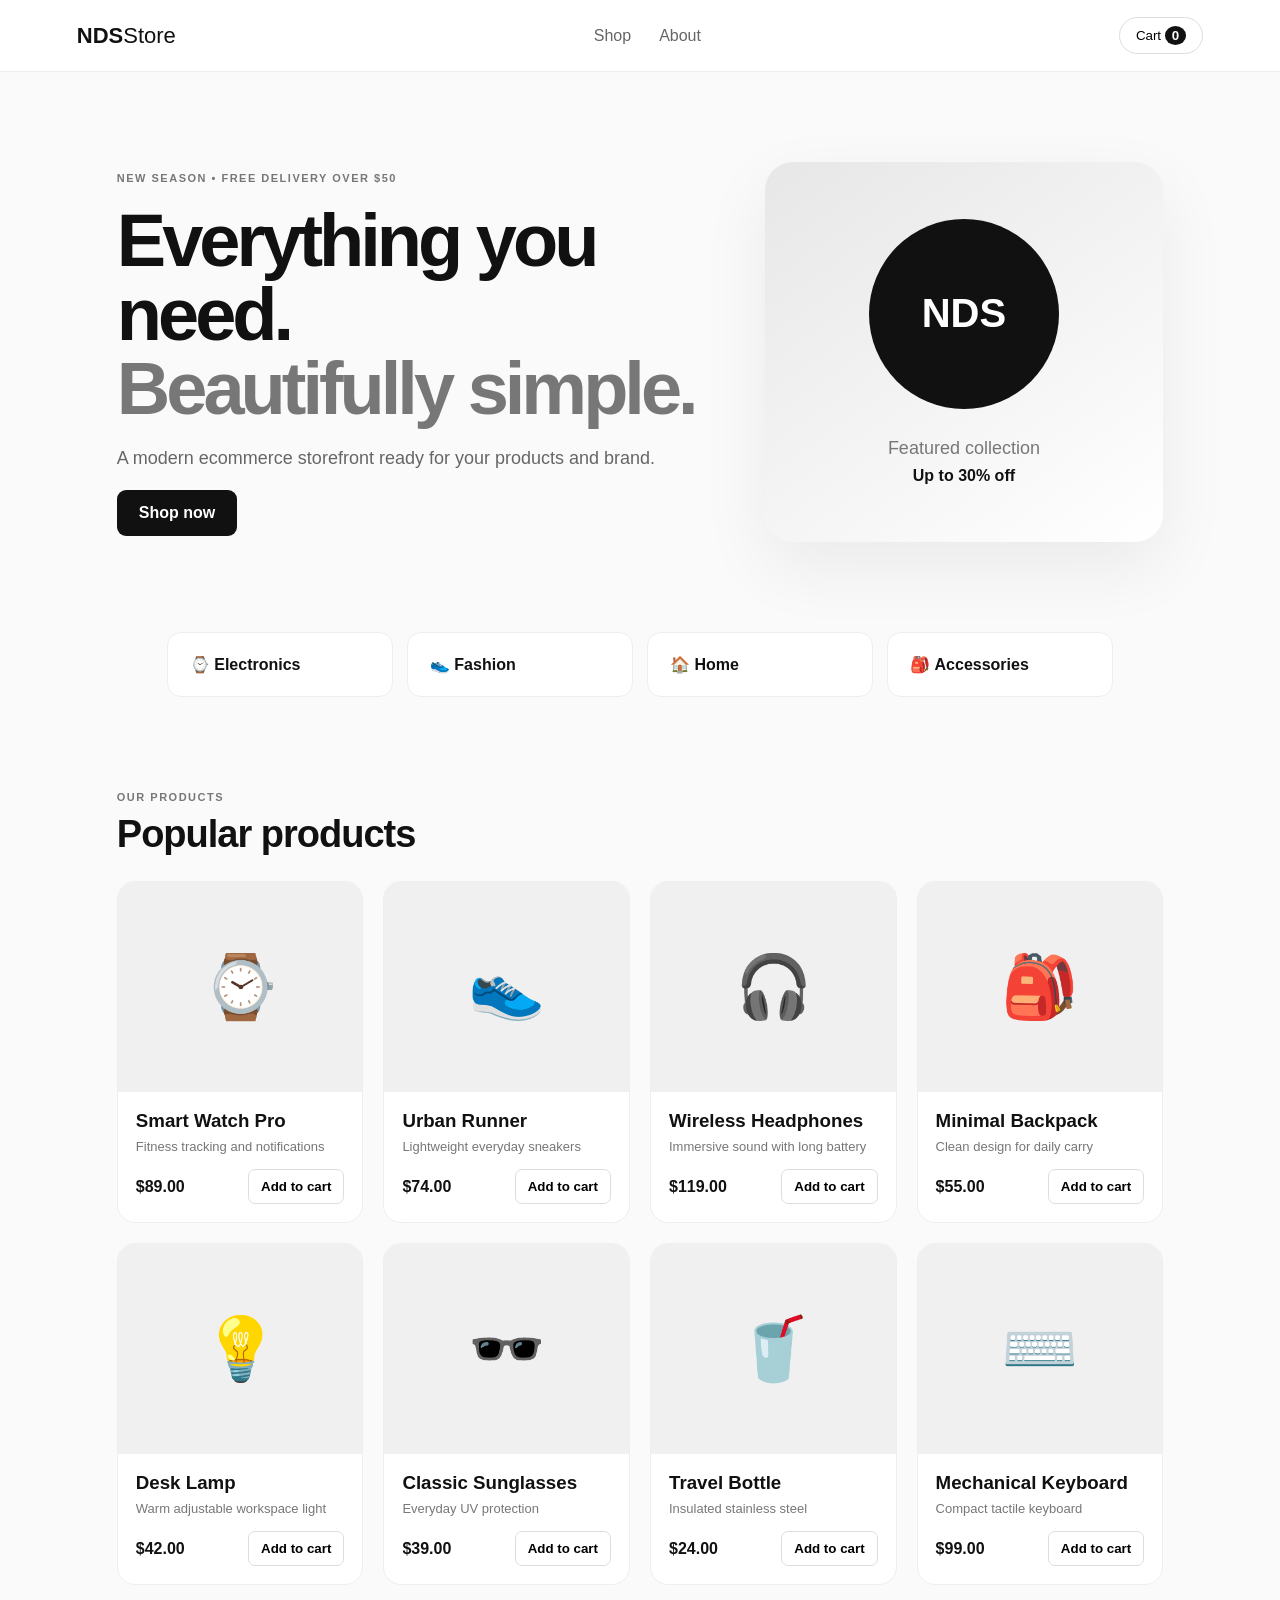
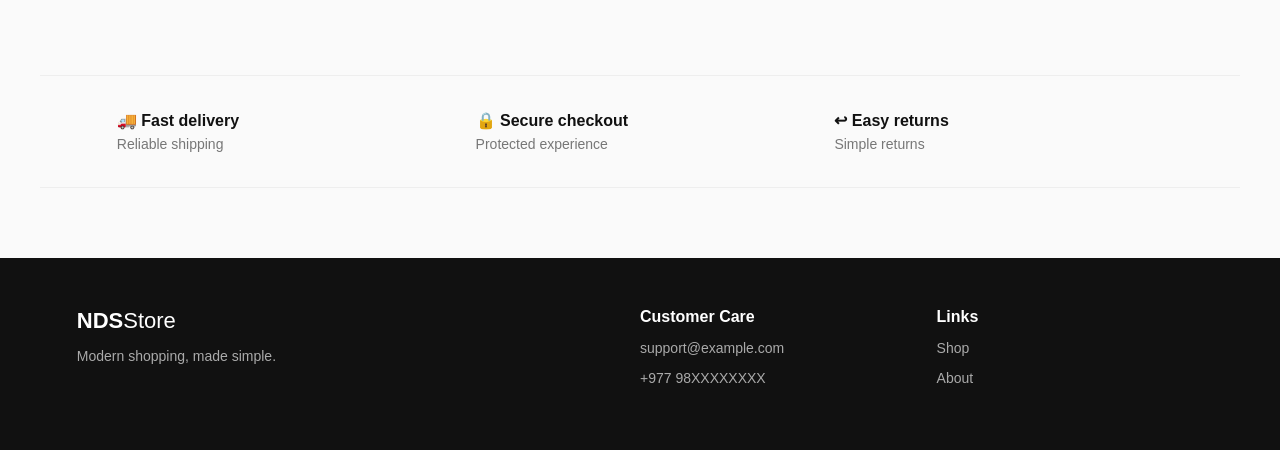
==== index.html @ 409ed6d0 "added" ====
<!doctype html><html><head><meta charset="utf-8"><meta name="viewport" content="width=device-width,initial-scale=1"><title>NDS Store</title><link rel="stylesheet" href="style.css"></head><body>
<header><a class="logo" href="#">NDS<span>Store</span></a><nav><a href="#shop">Shop</a><a href="#about">About</a></nav><button id="cartBtn">Cart <b id="count">0</b></button></header>
<main><section class="hero"><div><small>NEW SEASON • FREE DELIVERY OVER $50</small><h1>Everything you need.<br><span>Beautifully simple.</span></h1><p>A modern ecommerce storefront ready for your products and brand.</p><a class="primary" href="#shop">Shop now</a></div><div class="feature"><div>NDS</div><p>Featured collection</p><b>Up to 30% off</b></div></section>
<section class="cats"><div>⌚ <b>Electronics</b></div><div>👟 <b>Fashion</b></div><div>🏠 <b>Home</b></div><div>🎒 <b>Accessories</b></div></section>
<section id="shop" class="shop"><small>OUR PRODUCTS</small><h2>Popular products</h2><div id="products" class="products"></div></section>
<section id="about" class="trust"><div><b>🚚 Fast delivery</b><span>Reliable shipping</span></div><div><b>🔒 Secure checkout</b><span>Protected experience</span></div><div><b>↩ Easy returns</b><span>Simple returns</span></div></section></main>
<footer><div><b class="logo">NDS<span>Store</span></b><p>Modern shopping, made simple.</p></div><div><b>Customer Care</b><p>support@example.com</p><p>+977 98XXXXXXXX</p></div><div><b>Links</b><p>Shop</p><p>About</p></div></footer>
<div id="shade"></div><aside id="cart"><div class="carthead"><h2>Your cart</h2><button id="close">×</button></div><div id="items"></div><div class="bottom"><div><span>Subtotal</span><b id="total">$0.00</b></div><button class="primary full" id="checkout">Checkout</button></div></aside><script src="script.js"></script></body></html>
---- style.css ----
*{box-sizing:border-box}html{scroll-behavior:smooth}body{margin:0;background:#fafafa;color:#111;font-family:Inter,Arial,sans-serif}a{text-decoration:none;color:inherit}header{height:72px;background:#fff;border-bottom:1px solid #eee;display:flex;align-items:center;justify-content:space-between;padding:0 6%;position:sticky;top:0;z-index:5}.logo{font-size:22px;font-weight:900}.logo span{font-weight:400}nav{display:flex;gap:28px;color:#666}header button{border:1px solid #ddd;background:white;padding:10px 16px;border-radius:20px}header button b{background:#111;color:#fff;border-radius:50%;padding:2px 7px}.hero{max-width:1200px;margin:auto;padding:90px 6%;display:grid;grid-template-columns:1.2fr .8fr;gap:50px;align-items:center}.hero small,.shop>small{font-size:11px;font-weight:800;letter-spacing:1.5px;color:#777}.hero h1{font-size:clamp(42px,6vw,74px);line-height:1;letter-spacing:-4px;margin:18px 0}.hero h1 span{color:#777}.hero p{font-size:18px;color:#666;line-height:1.6}.primary{display:inline-block;background:#111;color:#fff;border:0;border-radius:9px;padding:14px 22px;font-weight:700;cursor:pointer}.feature{height:380px;border-radius:28px;background:linear-gradient(145deg,#e7e7e7,#fff);display:grid;place-items:center;align-content:center;box-shadow:0 25px 70px #0001}.feature div{width:190px;height:190px;border-radius:50%;background:#111;color:#fff;display:grid;place-items:center;font-size:40px;font-weight:900}.feature p{margin:25px 0 5px;color:#777}.cats{max-width:1100px;margin:0 auto 70px;padding:0 6%;display:grid;grid-template-columns:repeat(4,1fr);gap:14px}.cats div{background:#fff;border:1px solid #eee;border-radius:14px;padding:22px}.shop{max-width:1200px;margin:auto;padding:20px 6% 90px}.shop h2{font-size:38px;letter-spacing:-1px;margin:8px 0 25px}.products{display:grid;grid-template-columns:repeat(4,1fr);gap:20px}.product{background:#fff;border:1px solid #eee;border-radius:18px;overflow:hidden}.pic{height:210px;background:#f0f0f0;display:grid;place-items:center;font-size:62px}.info{padding:18px}.info h3{margin:0 0 7px}.info p{color:#777;font-size:13px;margin:0 0 15px}.row{display:flex;justify-content:space-between;align-items:center}.add{background:white;border:1px solid #ddd;border-radius:7px;padding:9px 12px;cursor:pointer;font-weight:700}.trust{max-width:1200px;margin:auto;padding:35px 6%;border-top:1px solid #eee;border-bottom:1px solid #eee;display:grid;grid-template-columns:repeat(3,1fr);gap:30px}.trust div{display:grid;gap:6px}.trust span{color:#777;font-size:14px}footer{background:#111;color:#fff;padding:50px 6%;display:grid;grid-template-columns:2fr 1fr 1fr;gap:30px;margin-top:70px}footer p{color:#aaa;font-size:14px}#shade{display:none;position:fixed;inset:0;background:#0008;z-index:10}#cart{position:fixed;right:-430px;top:0;height:100vh;width:min(430px,100%);background:white;z-index:20;padding:25px;display:flex;flex-direction:column;transition:.25s}#cart.open{right:0}#shade.open{display:block}.carthead{display:flex;justify-content:space-between;border-bottom:1px solid #eee}.carthead button{border:0;background:none;font-size:30px}.item{display:grid;grid-template-columns:55px 1fr auto;gap:12px;padding:15px 0;border-bottom:1px solid #eee}.thumb{background:#eee;width:55px;height:55px;display:grid;place-items:center;border-radius:8px}.qty button{border:1px solid #ddd;background:white}.bottom{margin-top:auto;border-top:1px solid #eee;padding-top:20px}.bottom>div{display:flex;justify-content:space-between;margin-bottom:12px}.full{width:100%;text-align:center}.empty{text-align:center;color:#777;padding:60px 0}@media(max-width:800px){nav{display:none}.hero{grid-template-columns:1fr;padding-top:55px}.cats,.products{grid-template-columns:repeat(2,1fr)}.trust,footer{grid-template-columns:1fr}}@media(max-width:480px){.cats,.products{grid-template-columns:1fr}.hero h1{letter-spacing:-2px}}
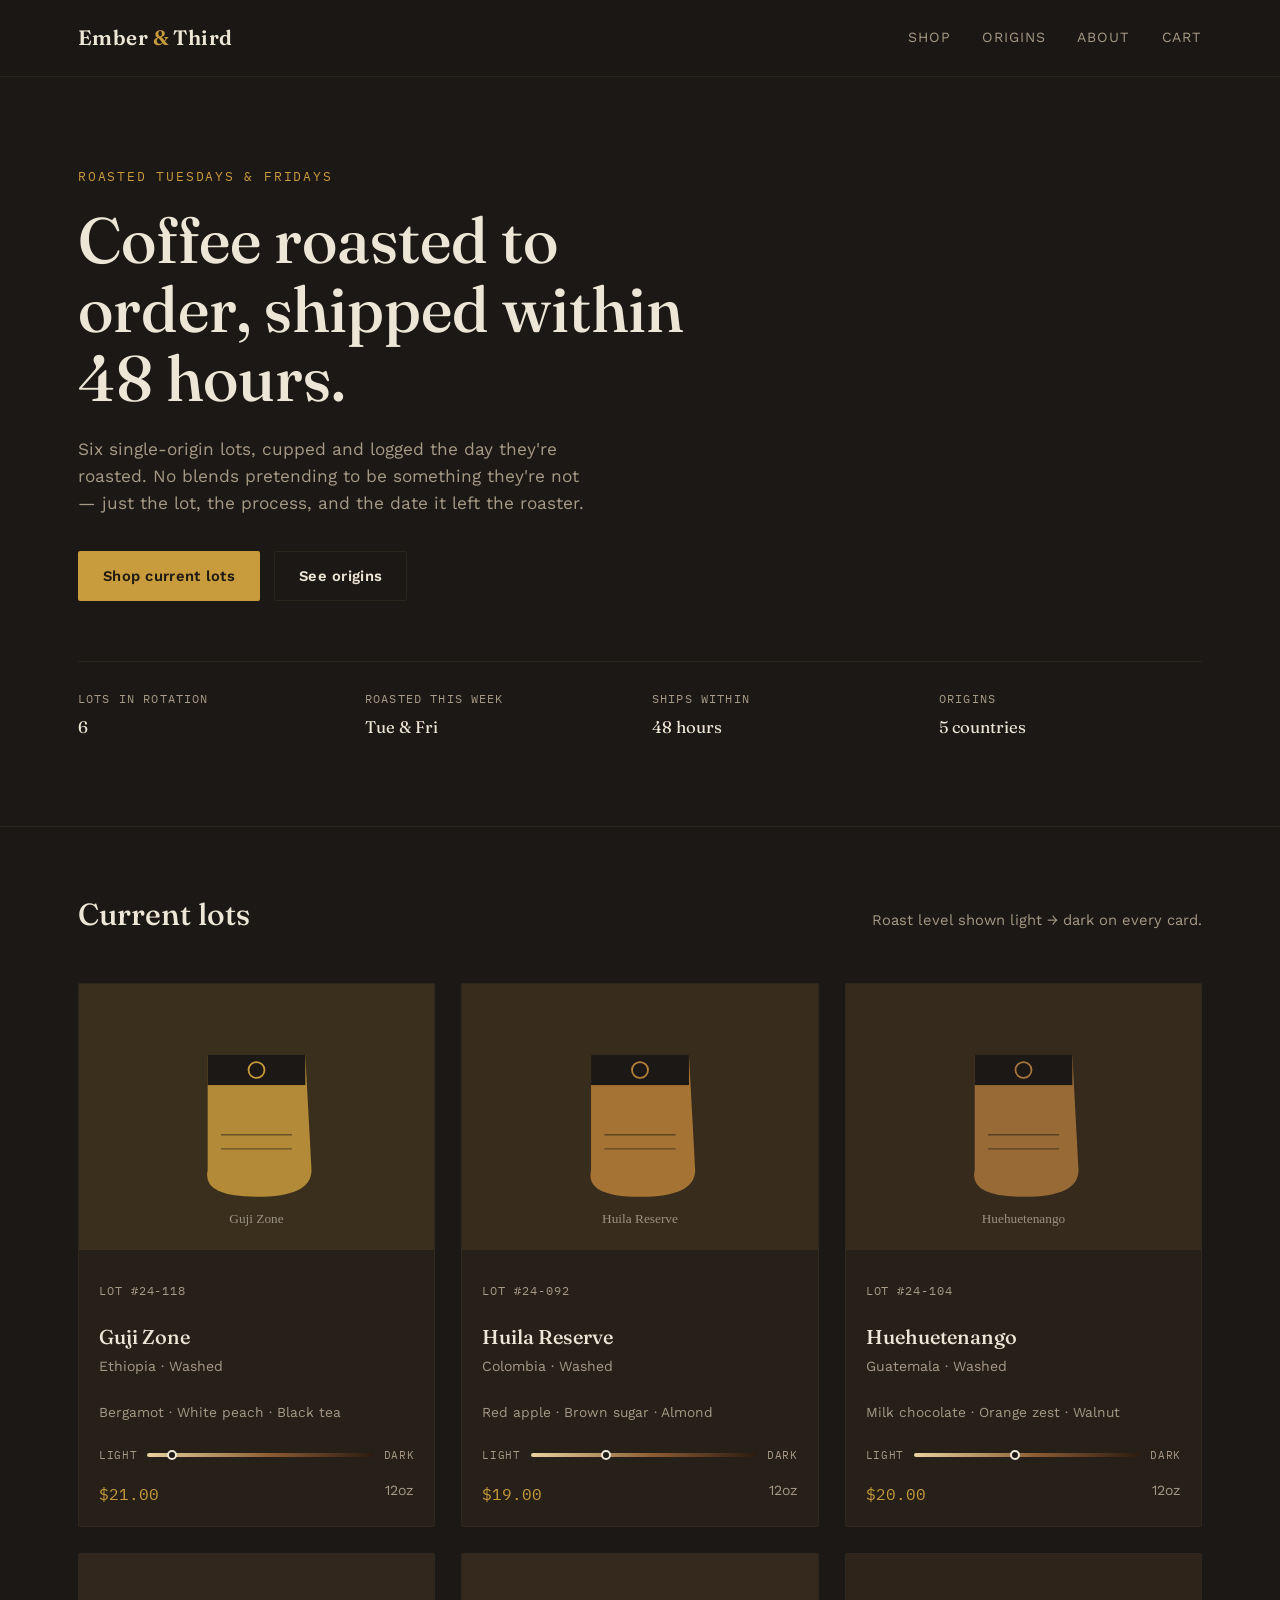
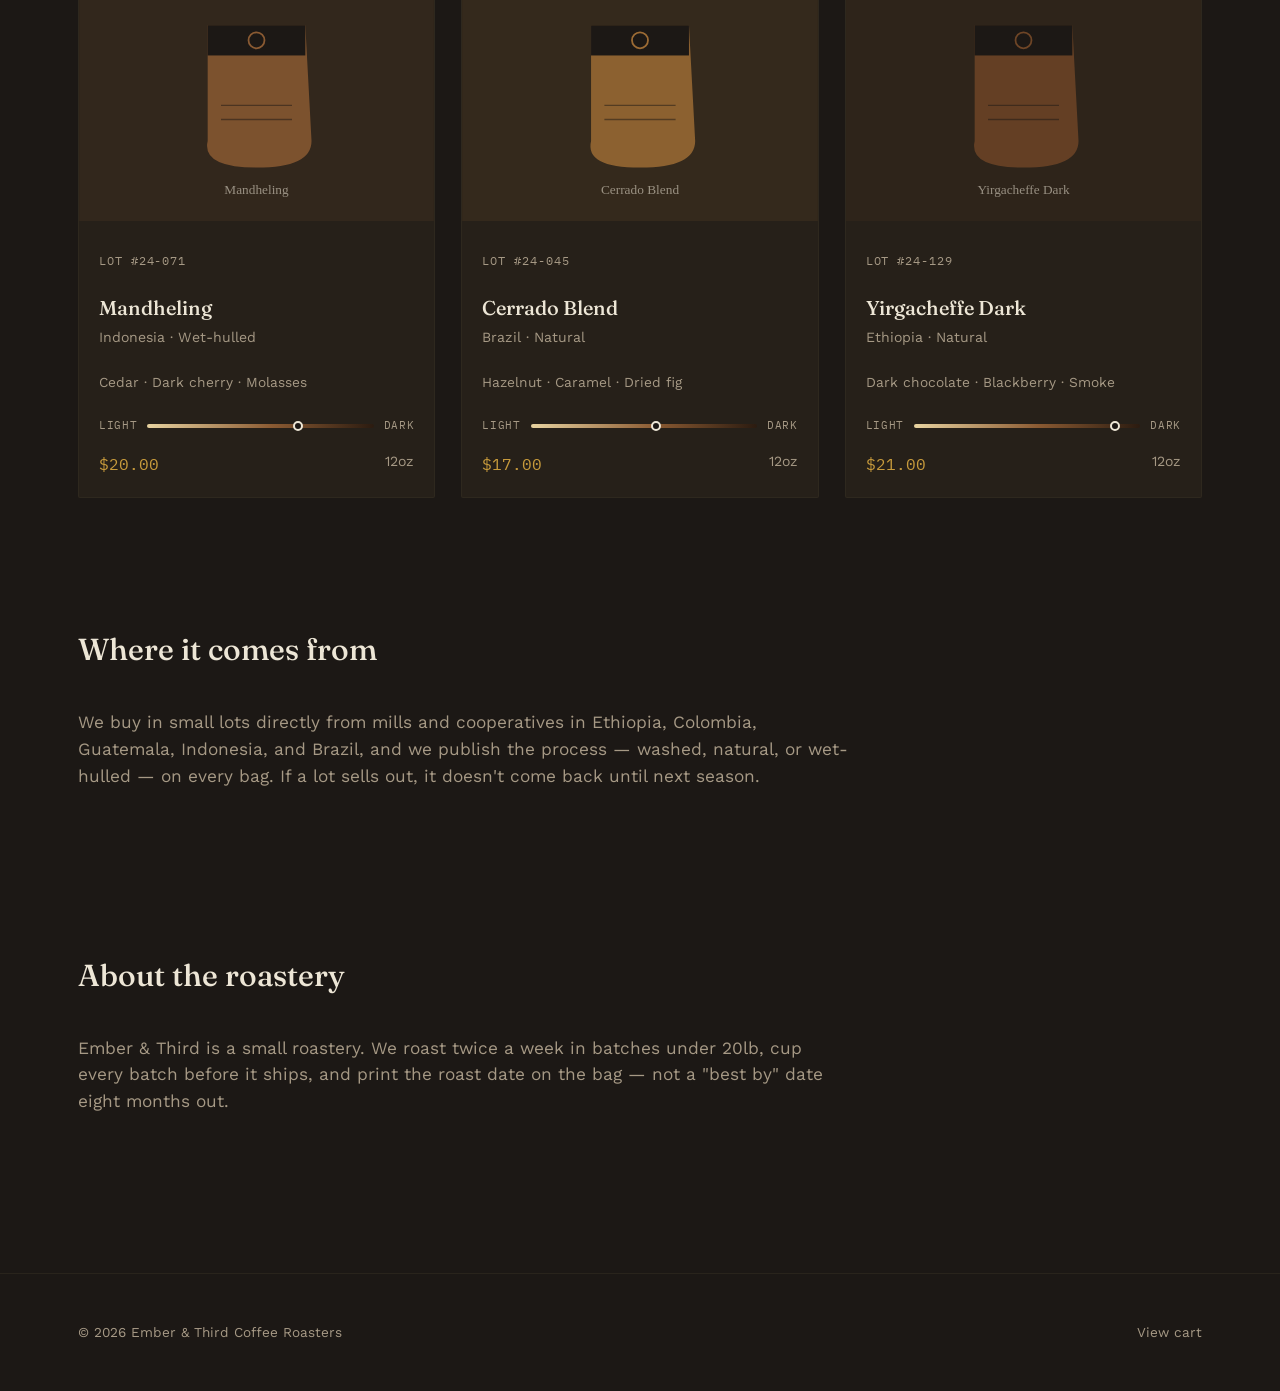
==== commit 14401fcd: "Added" ====
--- a/index.html
+++ b/index.html
@@ -1,8 +1,114 @@
-<!doctype html><html><head><meta charset="utf-8"><meta name="viewport" content="width=device-width,initial-scale=1"><title>NDS Store</title><link rel="stylesheet" href="style.css"></head><body>
-<header><a class="logo" href="#">NDS<span>Store</span></a><nav><a href="#shop">Shop</a><a href="#about">About</a></nav><button id="cartBtn">Cart <b id="count">0</b></button></header>
-<main><section class="hero"><div><small>NEW SEASON • FREE DELIVERY OVER $50</small><h1>Everything you need.<br><span>Beautifully simple.</span></h1><p>A modern ecommerce storefront ready for your products and brand.</p><a class="primary" href="#shop">Shop now</a></div><div class="feature"><div>NDS</div><p>Featured collection</p><b>Up to 30% off</b></div></section>
-<section class="cats"><div>⌚ <b>Electronics</b></div><div>👟 <b>Fashion</b></div><div>🏠 <b>Home</b></div><div>🎒 <b>Accessories</b></div></section>
-<section id="shop" class="shop"><small>OUR PRODUCTS</small><h2>Popular products</h2><div id="products" class="products"></div></section>
-<section id="about" class="trust"><div><b>🚚 Fast delivery</b><span>Reliable shipping</span></div><div><b>🔒 Secure checkout</b><span>Protected experience</span></div><div><b>↩ Easy returns</b><span>Simple returns</span></div></section></main>
-<footer><div><b class="logo">NDS<span>Store</span></b><p>Modern shopping, made simple.</p></div><div><b>Customer Care</b><p>support@example.com</p><p>+977 98XXXXXXXX</p></div><div><b>Links</b><p>Shop</p><p>About</p></div></footer>
-<div id="shade"></div><aside id="cart"><div class="carthead"><h2>Your cart</h2><button id="close">×</button></div><div id="items"></div><div class="bottom"><div><span>Subtotal</span><b id="total">$0.00</b></div><button class="primary full" id="checkout">Checkout</button></div></aside><script src="script.js"></script></body></html>+<!DOCTYPE html>
+<html lang="en">
+<head>
+  <meta charset="UTF-8" />
+  <meta name="viewport" content="width=device-width, initial-scale=1.0" />
+  <title>Ember &amp; Third — Small-Batch Coffee Roaster</title>
+  <meta name="description" content="Coffee roasted to order and shipped within 48 hours. Single-origin lots from Ethiopia, Colombia, Guatemala, Sumatra, and Brazil." />
+  <link rel="stylesheet" href="css/styles.css" />
+</head>
+<body>
+
+  <header class="site-header">
+    <div class="wrap">
+      <a href="index.html" class="logo">Ember <span>&amp;</span> Third</a>
+      <nav class="main-nav">
+        <a href="index.html#shop">Shop</a>
+        <a href="index.html#origins">Origins</a>
+        <a href="index.html#about">About</a>
+        <a href="cart.html" class="cart-link">
+          Cart
+          <span class="cart-badge" data-cart-count>0</span>
+        </a>
+      </nav>
+    </div>
+  </header>
+
+  <main>
+    <section class="hero">
+      <div class="wrap">
+        <p class="hero-eyebrow">Roasted Tuesdays &amp; Fridays</p>
+        <h1>Coffee roasted to order, shipped within 48 hours.</h1>
+        <p class="hero-sub">
+          Six single-origin lots, cupped and logged the day they're roasted.
+          No blends pretending to be something they're not — just the
+          lot, the process, and the date it left the roaster.
+        </p>
+        <div class="hero-actions">
+          <a href="#shop" class="btn btn-primary">Shop current lots</a>
+          <a href="#origins" class="btn btn-outline">See origins</a>
+        </div>
+
+        <dl class="cupping-strip">
+          <div>
+            <dt>Lots in rotation</dt>
+            <dd>6</dd>
+          </div>
+          <div>
+            <dt>Roasted this week</dt>
+            <dd>Tue &amp; Fri</dd>
+          </div>
+          <div>
+            <dt>Ships within</dt>
+            <dd>48 hours</dd>
+          </div>
+          <div>
+            <dt>Origins</dt>
+            <dd>5 countries</dd>
+          </div>
+        </dl>
+      </div>
+    </section>
+
+    <section class="section" id="shop">
+      <div class="wrap">
+        <div class="section-head">
+          <h2>Current lots</h2>
+          <p class="section-note">Roast level shown light → dark on every card.</p>
+        </div>
+        <div class="product-grid" id="product-grid">
+          <!-- populated by js/main.js -->
+        </div>
+      </div>
+    </section>
+
+    <section class="section" id="origins">
+      <div class="wrap">
+        <div class="section-head">
+          <h2>Where it comes from</h2>
+        </div>
+        <p class="hero-sub" style="max-width:70ch;">
+          We buy in small lots directly from mills and cooperatives in
+          Ethiopia, Colombia, Guatemala, Indonesia, and Brazil, and we
+          publish the process — washed, natural, or wet-hulled — on every
+          bag. If a lot sells out, it doesn't come back until next season.
+        </p>
+      </div>
+    </section>
+
+    <section class="section" id="about">
+      <div class="wrap">
+        <div class="section-head">
+          <h2>About the roastery</h2>
+        </div>
+        <p class="hero-sub" style="max-width:70ch;">
+          Ember &amp; Third is a small roastery. We roast twice a week in
+          batches under 20lb, cup every batch before it ships, and print
+          the roast date on the bag — not a "best by" date eight months out.
+        </p>
+      </div>
+    </section>
+  </main>
+
+  <footer class="site-footer">
+    <div class="wrap">
+      <span>© 2026 Ember &amp; Third Coffee Roasters</span>
+      <span><a href="cart.html">View cart</a></span>
+    </div>
+  </footer>
+
+  <script src="js/products.js"></script>
+  <script src="js/cart.js"></script>
+  <script src="js/main.js"></script>
+</body>
+</html>
--- a/css/styles.css
+++ b/css/styles.css
@@ -0,0 +1,748 @@
+@import url("https://fonts.googleapis.com/css2?family=Fraunces:ital,opsz,wght@0,9..144,400;0,9..144,600;1,9..144,500&family=Work+Sans:wght@400;500;600&family=IBM+Plex+Mono:wght@400;500&display=swap");
+
+/* ---------- Design tokens ---------- */
+:root {
+  --bg: #1c1815;
+  --surface: #262019;
+  --surface-raised: #2e271e;
+  --line: #3a322670;
+  --text: #ede6d6;
+  --text-muted: #a69985;
+  --gold: #c89b3c;
+  --sage: #7c8a68;
+  --danger: #b9633f;
+
+  --font-display: "Fraunces", serif;
+  --font-body: "Work Sans", sans-serif;
+  --font-mono: "IBM Plex Mono", monospace;
+
+  --radius: 2px;
+  --max-width: 1180px;
+}
+
+* {
+  box-sizing: border-box;
+}
+
+html {
+  scroll-behavior: smooth;
+}
+
+body {
+  margin: 0;
+  background: var(--bg);
+  color: var(--text);
+  font-family: var(--font-body);
+  font-size: 16px;
+  line-height: 1.55;
+  -webkit-font-smoothing: antialiased;
+}
+
+img {
+  max-width: 100%;
+  display: block;
+}
+
+a {
+  color: inherit;
+}
+
+.wrap {
+  max-width: var(--max-width);
+  margin: 0 auto;
+  padding: 0 28px;
+}
+
+/* ---------- Header ---------- */
+.site-header {
+  position: sticky;
+  top: 0;
+  z-index: 20;
+  background: rgba(28, 24, 21, 0.92);
+  backdrop-filter: blur(6px);
+  border-bottom: 1px solid var(--line);
+}
+
+.site-header .wrap {
+  display: flex;
+  align-items: center;
+  justify-content: space-between;
+  height: 76px;
+}
+
+.logo {
+  font-family: var(--font-display);
+  font-weight: 600;
+  font-size: 1.3rem;
+  letter-spacing: 0.02em;
+  text-decoration: none;
+  color: var(--text);
+}
+
+.logo span {
+  color: var(--gold);
+}
+
+.main-nav {
+  display: flex;
+  align-items: center;
+  gap: 32px;
+}
+
+.main-nav a {
+  text-decoration: none;
+  font-size: 0.88rem;
+  letter-spacing: 0.06em;
+  text-transform: uppercase;
+  color: var(--text-muted);
+  transition: color 0.15s ease;
+}
+
+.main-nav a:hover,
+.main-nav a:focus-visible {
+  color: var(--text);
+}
+
+.cart-link {
+  display: flex;
+  align-items: center;
+  gap: 8px;
+}
+
+.cart-badge {
+  display: inline-flex;
+  align-items: center;
+  justify-content: center;
+  min-width: 20px;
+  height: 20px;
+  padding: 0 5px;
+  border-radius: 999px;
+  background: var(--gold);
+  color: #201a12;
+  font-family: var(--font-mono);
+  font-size: 0.72rem;
+  font-weight: 500;
+}
+
+/* ---------- Buttons & forms ---------- */
+.btn {
+  display: inline-flex;
+  align-items: center;
+  justify-content: center;
+  gap: 8px;
+  padding: 13px 24px;
+  border-radius: var(--radius);
+  border: 1px solid transparent;
+  font-family: var(--font-body);
+  font-size: 0.92rem;
+  font-weight: 600;
+  letter-spacing: 0.02em;
+  cursor: pointer;
+  text-decoration: none;
+  transition: transform 0.12s ease, background 0.15s ease, border-color 0.15s ease;
+}
+
+.btn:active {
+  transform: translateY(1px);
+}
+
+.btn-primary {
+  background: var(--gold);
+  color: #201a12;
+}
+
+.btn-primary:hover {
+  background: #d8ab4c;
+}
+
+.btn-outline {
+  background: transparent;
+  border-color: var(--line);
+  color: var(--text);
+}
+
+.btn-outline:hover {
+  border-color: var(--gold);
+  color: var(--gold);
+}
+
+.btn-block {
+  width: 100%;
+}
+
+.btn:focus-visible,
+a:focus-visible,
+input:focus-visible,
+select:focus-visible {
+  outline: 2px solid var(--gold);
+  outline-offset: 2px;
+}
+
+label {
+  display: block;
+  font-size: 0.82rem;
+  letter-spacing: 0.03em;
+  text-transform: uppercase;
+  color: var(--text-muted);
+  margin-bottom: 6px;
+}
+
+input[type="text"],
+input[type="email"],
+input[type="tel"],
+select {
+  width: 100%;
+  padding: 12px 14px;
+  background: var(--surface);
+  border: 1px solid var(--line);
+  border-radius: var(--radius);
+  color: var(--text);
+  font-family: var(--font-body);
+  font-size: 0.95rem;
+}
+
+.field {
+  margin-bottom: 18px;
+}
+
+.field-row {
+  display: grid;
+  grid-template-columns: 1fr 1fr;
+  gap: 16px;
+}
+
+/* ---------- Hero ---------- */
+.hero {
+  border-bottom: 1px solid var(--line);
+  padding: 90px 0 70px;
+}
+
+.hero-eyebrow {
+  font-family: var(--font-mono);
+  font-size: 0.8rem;
+  letter-spacing: 0.14em;
+  text-transform: uppercase;
+  color: var(--gold);
+  margin: 0 0 18px;
+}
+
+.hero h1 {
+  font-family: var(--font-display);
+  font-weight: 500;
+  font-size: clamp(2.4rem, 5vw, 4rem);
+  line-height: 1.08;
+  margin: 0 0 24px;
+  max-width: 15ch;
+}
+
+.hero-sub {
+  color: var(--text-muted);
+  font-size: 1.08rem;
+  max-width: 46ch;
+  margin: 0 0 34px;
+}
+
+.hero-actions {
+  display: flex;
+  gap: 14px;
+  flex-wrap: wrap;
+}
+
+/* Cupping-sheet strip beneath the hero */
+.cupping-strip {
+  border-top: 1px solid var(--line);
+  margin-top: 60px;
+  padding-top: 28px;
+  display: grid;
+  grid-template-columns: repeat(4, 1fr);
+  gap: 24px;
+}
+
+.cupping-strip dt {
+  font-family: var(--font-mono);
+  font-size: 0.72rem;
+  letter-spacing: 0.1em;
+  text-transform: uppercase;
+  color: var(--text-muted);
+  margin-bottom: 6px;
+}
+
+.cupping-strip dd {
+  margin: 0;
+  font-family: var(--font-display);
+  font-size: 1.05rem;
+}
+
+/* ---------- Section headings ---------- */
+.section {
+  padding: 64px 0;
+}
+
+.section-head {
+  display: flex;
+  align-items: baseline;
+  justify-content: space-between;
+  margin-bottom: 36px;
+  flex-wrap: wrap;
+  gap: 12px;
+}
+
+.section-head h2 {
+  font-family: var(--font-display);
+  font-weight: 500;
+  font-size: 1.9rem;
+  margin: 0;
+}
+
+.section-head .section-note {
+  color: var(--text-muted);
+  font-size: 0.92rem;
+}
+
+/* ---------- Product grid & card ---------- */
+.product-grid {
+  display: grid;
+  grid-template-columns: repeat(3, 1fr);
+  gap: 26px;
+}
+
+.product-card {
+  background: var(--surface);
+  border: 1px solid var(--line);
+  border-radius: var(--radius);
+  overflow: hidden;
+  display: flex;
+  flex-direction: column;
+  text-decoration: none;
+  color: var(--text);
+  transition: border-color 0.15s ease, transform 0.15s ease;
+}
+
+.product-card:hover {
+  border-color: var(--gold);
+  transform: translateY(-2px);
+}
+
+.product-card .thumb {
+  aspect-ratio: 4 / 3;
+  background: var(--surface-raised);
+}
+
+.product-card .card-body {
+  padding: 20px;
+  display: flex;
+  flex-direction: column;
+  gap: 10px;
+  flex: 1;
+}
+
+.product-lot {
+  font-family: var(--font-mono);
+  font-size: 0.72rem;
+  letter-spacing: 0.08em;
+  color: var(--text-muted);
+}
+
+.product-card h3 {
+  font-family: var(--font-display);
+  font-weight: 500;
+  font-size: 1.25rem;
+  margin: 0;
+}
+
+.product-origin {
+  font-size: 0.88rem;
+  color: var(--text-muted);
+  margin: -6px 0 0;
+}
+
+.product-notes {
+  font-size: 0.86rem;
+  color: var(--text-muted);
+}
+
+.card-footer {
+  margin-top: auto;
+  display: flex;
+  align-items: center;
+  justify-content: space-between;
+  padding-top: 8px;
+}
+
+.price {
+  font-family: var(--font-mono);
+  font-size: 1rem;
+  color: var(--gold);
+}
+
+/* Roast gauge — signature component: a 1-10 scale from light to dark roast */
+.roast-gauge {
+  display: flex;
+  align-items: center;
+  gap: 10px;
+}
+
+.roast-gauge .track {
+  position: relative;
+  flex: 1;
+  height: 4px;
+  border-radius: 2px;
+  background: linear-gradient(90deg, #e8d3a0, #8a5a32 55%, #2b1b10);
+}
+
+.roast-gauge .track .marker {
+  position: absolute;
+  top: 50%;
+  width: 10px;
+  height: 10px;
+  border-radius: 50%;
+  background: var(--bg);
+  border: 2px solid var(--text);
+  transform: translate(-50%, -50%);
+}
+
+.roast-gauge .label {
+  font-family: var(--font-mono);
+  font-size: 0.68rem;
+  letter-spacing: 0.06em;
+  text-transform: uppercase;
+  color: var(--text-muted);
+  white-space: nowrap;
+}
+
+/* ---------- Product detail page ---------- */
+.product-detail {
+  display: grid;
+  grid-template-columns: 1fr 1fr;
+  gap: 56px;
+  padding: 56px 0 80px;
+}
+
+.product-detail .gallery img {
+  width: 100%;
+  border-radius: var(--radius);
+  border: 1px solid var(--line);
+}
+
+.pd-lot {
+  font-family: var(--font-mono);
+  font-size: 0.78rem;
+  letter-spacing: 0.1em;
+  color: var(--gold);
+  margin: 0 0 10px;
+}
+
+.pd-title {
+  font-family: var(--font-display);
+  font-weight: 500;
+  font-size: 2.4rem;
+  margin: 0 0 6px;
+}
+
+.pd-origin {
+  color: var(--text-muted);
+  margin: 0 0 22px;
+}
+
+.pd-price {
+  font-family: var(--font-mono);
+  font-size: 1.3rem;
+  color: var(--gold);
+  margin: 0 0 26px;
+}
+
+.pd-blurb {
+  color: var(--text);
+  margin: 0 0 28px;
+}
+
+.tasting-notes {
+  display: flex;
+  flex-wrap: wrap;
+  gap: 8px;
+  margin: 0 0 28px;
+  padding: 0;
+  list-style: none;
+}
+
+.tasting-notes li {
+  border: 1px solid var(--line);
+  padding: 6px 12px;
+  border-radius: 999px;
+  font-size: 0.82rem;
+  color: var(--text-muted);
+}
+
+.pd-gauge-block {
+  margin-bottom: 30px;
+  padding: 18px 20px;
+  background: var(--surface);
+  border: 1px solid var(--line);
+  border-radius: var(--radius);
+}
+
+.pd-gauge-block .roast-gauge {
+  margin-top: 10px;
+}
+
+.pd-facts {
+  display: grid;
+  grid-template-columns: repeat(3, 1fr);
+  gap: 18px;
+  margin-bottom: 30px;
+}
+
+.pd-facts div dt {
+  font-family: var(--font-mono);
+  font-size: 0.7rem;
+  letter-spacing: 0.08em;
+  text-transform: uppercase;
+  color: var(--text-muted);
+  margin-bottom: 4px;
+}
+
+.pd-facts div dd {
+  margin: 0;
+  font-size: 0.95rem;
+}
+
+.pd-purchase {
+  display: flex;
+  gap: 14px;
+  align-items: flex-end;
+  margin-bottom: 14px;
+}
+
+.pd-purchase .field {
+  margin-bottom: 0;
+  min-width: 160px;
+}
+
+.qty-input {
+  width: 76px;
+}
+
+/* ---------- Cart page ---------- */
+.cart-table {
+  width: 100%;
+  border-collapse: collapse;
+  margin-bottom: 32px;
+}
+
+.cart-table th {
+  text-align: left;
+  font-family: var(--font-mono);
+  font-size: 0.72rem;
+  letter-spacing: 0.08em;
+  text-transform: uppercase;
+  color: var(--text-muted);
+  padding-bottom: 14px;
+  border-bottom: 1px solid var(--line);
+}
+
+.cart-table td {
+  padding: 18px 0;
+  border-bottom: 1px solid var(--line);
+  vertical-align: middle;
+}
+
+.cart-item-info {
+  display: flex;
+  align-items: center;
+  gap: 16px;
+}
+
+.cart-item-info img {
+  width: 64px;
+  height: 64px;
+  border-radius: var(--radius);
+  border: 1px solid var(--line);
+}
+
+.cart-item-name {
+  font-family: var(--font-display);
+  font-size: 1.05rem;
+}
+
+.cart-item-meta {
+  font-size: 0.82rem;
+  color: var(--text-muted);
+}
+
+.qty-control {
+  display: inline-flex;
+  align-items: center;
+  border: 1px solid var(--line);
+  border-radius: var(--radius);
+}
+
+.qty-control button {
+  background: none;
+  border: none;
+  color: var(--text);
+  width: 30px;
+  height: 30px;
+  cursor: pointer;
+  font-size: 1rem;
+}
+
+.qty-control input {
+  width: 36px;
+  text-align: center;
+  border: none;
+  background: none;
+  color: var(--text);
+  font-family: var(--font-mono);
+}
+
+.remove-link {
+  background: none;
+  border: none;
+  color: var(--text-muted);
+  text-decoration: underline;
+  cursor: pointer;
+  font-size: 0.82rem;
+  padding: 0;
+}
+
+.remove-link:hover {
+  color: var(--danger);
+}
+
+.cart-summary {
+  margin-left: auto;
+  max-width: 340px;
+}
+
+.summary-row {
+  display: flex;
+  justify-content: space-between;
+  margin-bottom: 12px;
+  font-size: 0.95rem;
+}
+
+.summary-row.total {
+  border-top: 1px solid var(--line);
+  padding-top: 14px;
+  margin-top: 14px;
+  font-family: var(--font-mono);
+  font-size: 1.1rem;
+  color: var(--gold);
+}
+
+.empty-state {
+  text-align: center;
+  padding: 70px 0;
+  color: var(--text-muted);
+}
+
+.empty-state h2 {
+  font-family: var(--font-display);
+  color: var(--text);
+  font-weight: 500;
+}
+
+/* ---------- Checkout ---------- */
+.checkout-grid {
+  display: grid;
+  grid-template-columns: 1.3fr 1fr;
+  gap: 56px;
+  align-items: start;
+}
+
+.checkout-section h2 {
+  font-family: var(--font-display);
+  font-weight: 500;
+  font-size: 1.3rem;
+  margin: 0 0 20px;
+}
+
+.order-summary {
+  background: var(--surface);
+  border: 1px solid var(--line);
+  border-radius: var(--radius);
+  padding: 24px;
+  position: sticky;
+  top: 96px;
+}
+
+.order-line {
+  display: flex;
+  justify-content: space-between;
+  gap: 12px;
+  font-size: 0.9rem;
+  margin-bottom: 14px;
+  color: var(--text-muted);
+}
+
+.order-line span:first-child {
+  color: var(--text);
+}
+
+/* ---------- Footer ---------- */
+.site-footer {
+  border-top: 1px solid var(--line);
+  padding: 48px 0;
+  margin-top: 60px;
+}
+
+.site-footer .wrap {
+  display: flex;
+  justify-content: space-between;
+  flex-wrap: wrap;
+  gap: 20px;
+  color: var(--text-muted);
+  font-size: 0.85rem;
+}
+
+.site-footer a {
+  text-decoration: none;
+  color: var(--text-muted);
+}
+
+.site-footer a:hover {
+  color: var(--gold);
+}
+
+/* ---------- Responsive ---------- */
+@media (max-width: 860px) {
+  .product-grid {
+    grid-template-columns: repeat(2, 1fr);
+  }
+  .product-detail,
+  .checkout-grid {
+    grid-template-columns: 1fr;
+    gap: 36px;
+  }
+  .cupping-strip {
+    grid-template-columns: repeat(2, 1fr);
+  }
+  .pd-facts {
+    grid-template-columns: repeat(2, 1fr);
+  }
+  .main-nav {
+    gap: 18px;
+  }
+}
+
+@media (max-width: 560px) {
+  .product-grid {
+    grid-template-columns: 1fr;
+  }
+  .main-nav a:not(.cart-link) {
+    display: none;
+  }
+  .field-row {
+    grid-template-columns: 1fr;
+  }
+  .cart-summary {
+    max-width: none;
+  }
+}
+
+@media (prefers-reduced-motion: reduce) {
+  * {
+    transition: none !important;
+    scroll-behavior: auto !important;
+  }
+}
